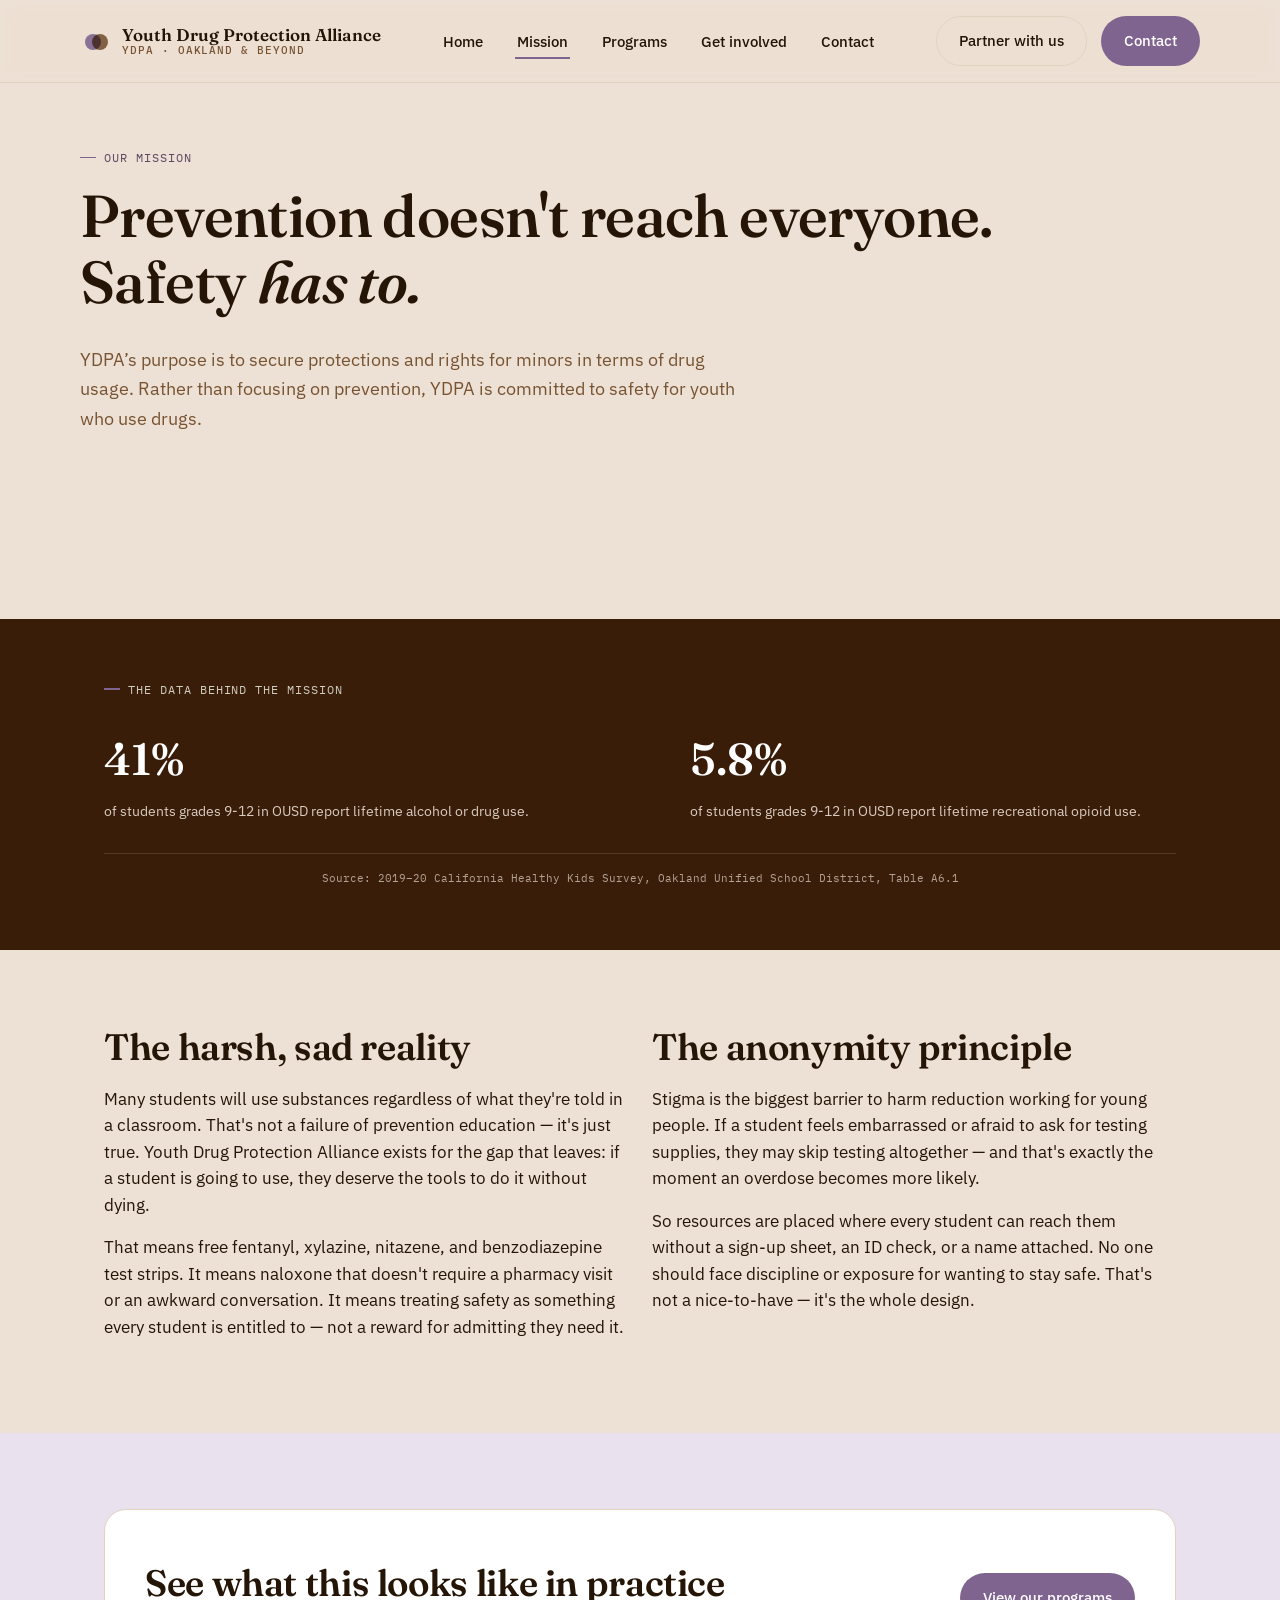
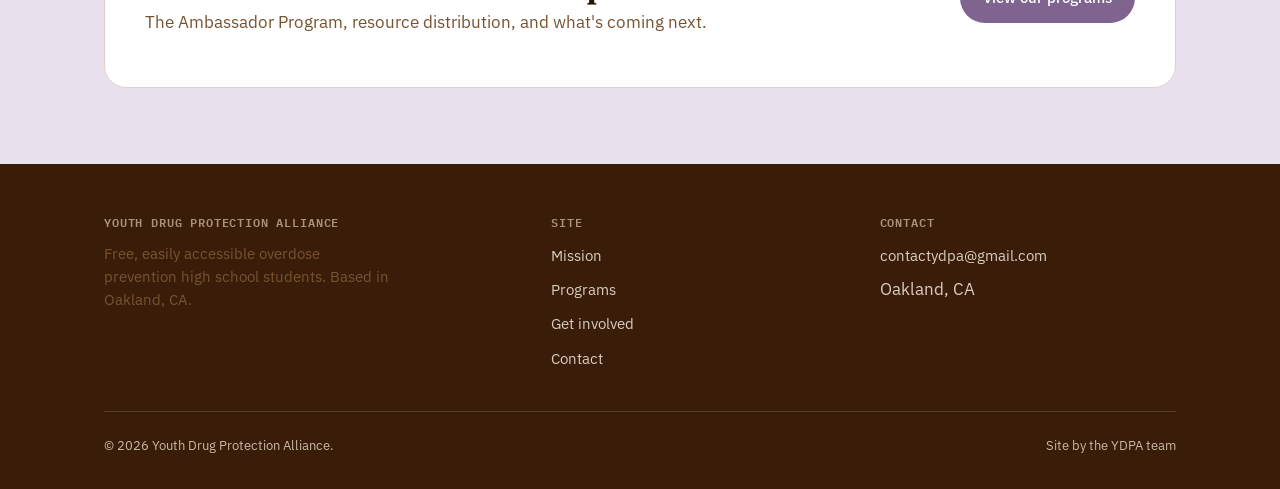
==== about.html @ 3ab993e0 "Update about.html" ====
<!DOCTYPE html>
<html lang="en">
<head>
<meta charset="UTF-8">
<meta name="viewport" content="width=device-width, initial-scale=1.0">
<title>Our Mission — Youth Drug Protection Alliance</title>
<meta name="description" content="Why Youth Drug Protection Alliance exists: prevention-only programs don't reach every student, so we make sure that if a student does use, they don't die.">
<link rel="icon" href="data:image/svg+xml,%3Csvg xmlns='http://www.w3.org/2000/svg' viewBox='0 0 32 32'%3E%3Crect width='32' height='32' rx='8' fill='%230F6E56'/%3E%3Ccircle cx='13' cy='17' r='7' fill='%23ffffff' opacity='0.9'/%3E%3Ccircle cx='20' cy='17' r='7' fill='%236B2545' opacity='0.85'/%3E%3C/svg%3E">
<link rel="preconnect" href="https://fonts.googleapis.com">
<link href="https://fonts.googleapis.com/css2?family=Fraunces:opsz,wght@9..144,400;9..144,560;9..144,600&family=IBM+Plex+Sans:wght@400;500;600&family=IBM+Plex+Mono:wght@500;600&display=swap" rel="stylesheet">
<link rel="stylesheet" href="css/style.css">
</head>
<body>

<header class="site-header">
  <div class="container nav">
    <a href="index.html" class="brand">
      <svg class="brand-mark" viewBox="0 0 32 32" aria-hidden="true">
        <circle cx="13" cy="17" r="8" fill="var(--fern)" opacity="0.9"/>
        <circle cx="20" cy="17" r="8" fill="var(--berry)" opacity="0.85" style="mix-blend-mode:multiply"/>
      </svg>
      <span class="brand-name">Youth Drug Protection Alliance<small>YDPA · Oakland &amp; Beyond </small></span>
    </a>
    <button class="nav-toggle" aria-label="Toggle menu" aria-expanded="false">
      <span></span><span></span><span></span>
    </button>
    <ul class="nav-links">
      <li><a href="index.html">Home</a></li>
      <li><a href="about.html" aria-current="page">Mission</a></li>
      <li><a href="programs.html">Programs</a></li>
      <li><a href="partners.html">Get involved</a></li>
      <li><a href="contact.html">Contact</a></li>
    </ul>
    <div class="nav-cta">
      <a href="partners.html" class="btn btn-ghost">Partner with us</a>
      <a href="contact.html" class="btn btn-primary">Contact</a>
    </div>
  </div>
</header>

<main>

  <section class="page-header container">
    <div class="eyebrow">Our mission</div>
    <h1>Prevention doesn't reach everyone. <br/> Safety <i>has to.</i> </h1>
    <p class="lede">YDPA’s purpose is to secure protections and rights for minors in terms of drug usage. Rather than focusing on prevention, YDPA is committed to safety for youth who use drugs.<br/> <br/> <br/> <br/> <br/> <br/> </p>
  </section>

  <section class="stat-band">
    <div class="container">
      <div class="eyebrow" style="color:#CFCDC0;">The data behind the mission</div>
      <div class="stat-grid" style="margin-top:10px;">
        <div class="stat-item reveal">
          <p class="big-stat">41%</p>
          <p>of students grades 9-12 in OUSD report lifetime alcohol or drug use.</p>
        </div>
        <div class="stat-item reveal">
          <p class="big-stat">5.8%</p>
          <p>of students grades 9-12 in OUSD report lifetime recreational opioid use.</p>
        </div>
      </div>
      <p class="source">Source: 2019&ndash;20 California Healthy Kids Survey, Oakland Unified School District, Table A6.1</p>
    </div>
  </section>

  
  <section class="section">
    <div class="container">
      <div class="grid-2">
        <div class="reveal">
          <h2>The harsh, sad reality</h2>
          <p>Many students will use substances regardless of what they're told in a classroom. That's not a failure of prevention education &mdash; it's just true. Youth Drug Protection Alliance exists for the gap that leaves: if a student is going to use, they deserve the tools to do it without dying.</p>
          <p>That means free fentanyl, xylazine, nitazene, and benzodiazepine test strips. It means naloxone that doesn't require a pharmacy visit or an awkward conversation. It means treating safety as something every student is entitled to &mdash; not a reward for admitting they need it.</p>
        </div>
        <div class="reveal">
          <h2>The anonymity principle</h2>
          <p>Stigma is the biggest barrier to harm reduction working for young people. If a student feels embarrassed or afraid to ask for testing supplies, they may skip testing altogether &mdash; and that's exactly the moment an overdose becomes more likely.</p>
          <p>So resources are placed where every student can reach them without a sign-up sheet, an ID check, or a name attached. No one should face discipline or exposure for wanting to stay safe. That's not a nice-to-have &mdash; it's the whole design.</p>
        </div>
      </div>
    </div>
  </section>


  <section class="section tint">
    <div class="container">
      <div class="cta-band" style="background:var(--card); border:1px solid var(--line);">
        <div>
          <h2 style="color:var(--ink);">See what this looks like in practice</h2>
          <p style="color:var(--sub);">The Ambassador Program, resource distribution, and what's coming next.</p>
        </div>
        <a href="programs.html" class="btn btn-primary">View our programs</a>
      </div>
    </div>
  </section>

</main>

<footer class="site-footer">
  <div class="container">
    <div class="footer-grid">
      <div>
        <h4>Youth Drug Protection Alliance</h4>
        <p style="color:var(--sub); font-size:14.5px; max-width:32ch;">Free, easily accessible overdose prevention high school students. Based in Oakland, CA.</p>
      </div>
      <div>
        <h4>Site</h4>
        <ul>
          <li><a href="about.html">Mission</a></li>
          <li><a href="programs.html">Programs</a></li>
          <li><a href="partners.html">Get involved</a></li>
          <li><a href="contact.html">Contact</a></li>
        </ul>
      </div>
      <div>
        <h4>Contact</h4>
        <ul>
          <li><a href="mailto:contactydpa@gmail.com">contactydpa@gmail.com</a></li>
          <li>Oakland, CA</li>
        </ul>
      </div>
    </div>
    <div class="footer-bottom">
      <span>&copy; <span id="year"></span> Youth Drug Protection Alliance.</span>
      <span>Site by the YDPA team</span>
    </div>
  </div>
</footer>

<script>document.getElementById('year').textContent = new Date().getFullYear();</script>
<script src="js/main.js"></script>
</body>
</html>
---- css/style.css ----
/* =========================================================
   Youth Drug Protection Alliance — shared stylesheet
   Tokens: see :root. Display face: Fraunces. Body: IBM Plex
   Sans. Utility/data face: IBM Plex Mono.

   Palette: sand / purple / deep purple (new) / rust / footer brown
   ========================================================= */

:root{
  --ink:#241507;
  --sub:#775332;
  --bg:#EDE0D4;
  --card:#FFFFFF;
  --line:#E1D2C0;

  --fern:#806490;
  --fern-dark:#5B4763;
  --fern-tint:#EAE1EE;

  --berry:#775332;
  --berry-tint:#F1E6DA;

  --footer-bg:#3A1D09;
  --footer-tan:#C9B8A8;
  --footer-label:#A9927E;
  --footer-link:#D9CCC0;

  --radius-sm:8px;
  --radius-md:14px;
  --radius-lg:22px;

  --container:1120px;
  --shadow: 0 1px 2px rgba(36,21,7,0.05), 0 8px 24px rgba(36,21,7,0.08);
}

*, *::before, *::after{ box-sizing:border-box; }
html{ scroll-behavior:smooth; }
@media (prefers-reduced-motion: reduce){
  html{ scroll-behavior:auto; }
  *, *::before, *::after{ animation-duration:0.01ms !important; animation-iteration-count:1 !important; transition-duration:0.01ms !important; }
}

body{
  margin:0;
  background:var(--bg);
  color:var(--ink);
  font-family:'IBM Plex Sans', system-ui, -apple-system, sans-serif;
  font-size:16.5px;
  line-height:1.6;
  -webkit-font-smoothing:antialiased;
}

img{ max-width:100%; display:block; }
a{ color:inherit; }

h1,h2,h3,h4{
  font-family:'Fraunces', Georgia, serif;
  font-weight:600;
  line-height:1.12;
  margin:0 0 0.5em;
  letter-spacing:-0.01em;
  color:var(--ink);
}
h1{ font-size:clamp(2.4rem, 5vw, 3.7rem); font-weight:560; }
h2{ font-size:clamp(1.7rem, 3vw, 2.3rem); }
h3{ font-size:1.28rem; font-weight:600; }
p{ margin:0 0 1em; color:var(--ink); }
p.lede{ font-size:1.15rem; color:var(--sub); }

.eyebrow{
  font-family:'IBM Plex Mono', monospace;
  font-size:12px;
  letter-spacing:0.08em;
  text-transform:uppercase;
  color:var(--fern-dark);
  display:inline-flex;
  align-items:center;
  gap:8px;
  margin-bottom:14px;
}
.eyebrow::before{
  content:"";
  width:16px; height:1.5px;
  background:var(--fern);
  display:inline-block;
}
.eyebrow.berry{ color:var(--berry); }
.eyebrow.berry::before{ background:var(--berry); }

.container{ max-width:var(--container); margin:0 auto; padding:0 24px; }
.section{ padding:76px 0; }
.section.tight{ padding:48px 0; }
.section.tint{ background:var(--fern-tint); }
.section.ink{ background:var(--footer-bg); color:#F4F1E8; }
.section.ink h2, .section.ink h3{ color:#F4F1E8; }
.section.ink p{ color:#CFC3B8; }

/* ---------- Buttons ---------- */
.btn{
  display:inline-flex;
  align-items:center;
  gap:8px;
  padding:12px 22px;
  border-radius:100px;
  font-family:'IBM Plex Sans', sans-serif;
  font-weight:500;
  font-size:15px;
  text-decoration:none;
  border:1.5px solid transparent;
  cursor:pointer;
  transition:transform 0.15s ease, box-shadow 0.15s ease, background 0.15s ease, color 0.15s ease;
}
.btn:hover{ transform:translateY(-1px); }
.btn:focus-visible{ outline:2.5px solid var(--fern); outline-offset:3px; }
.btn-primary{ background:var(--fern); color:#fff; }
.btn-primary:hover{ background:var(--fern-dark); }
.btn-ghost{ background:transparent; color:var(--ink); border-color:var(--line); }
.btn-ghost:hover{ border-color:var(--ink); }
.btn-on-dark{ background:#F4F1E8; color:var(--ink); }
.btn-on-dark:hover{ background:#fff; }

/* ---------- Header / Nav ---------- */
.site-header{
  position:sticky; top:0; z-index:50;
  background:rgba(237,224,212,0.92);
  backdrop-filter:saturate(140%) blur(8px);
  border-bottom:1px solid var(--line);
}
.nav{
  display:flex; align-items:center; justify-content:space-between;
  padding:16px 0;
}
.brand{
  display:flex; align-items:center; gap:10px;
  text-decoration:none; color:var(--ink);
}
.brand-mark{ width:32px; height:32px; flex:0 0 auto; }
.brand-name{
  font-family:'Fraunces', serif; font-weight:600; font-size:17px; line-height:1.05;
}
.brand-name small{
  display:block; font-family:'IBM Plex Mono', monospace; font-weight:500;
  font-size:10.5px; letter-spacing:0.09em; color:var(--sub); text-transform:uppercase; margin-top:2px;
}
.nav-links{ display:flex; align-items:center; gap:30px; list-style:none; margin:0; padding:0; }
.nav-links a{
  text-decoration:none; font-size:15px; font-weight:500; color:var(--ink);
  padding:6px 2px; border-bottom:2px solid transparent;
}
.nav-links a:hover, .nav-links a[aria-current="page"]{ border-bottom-color:var(--fern); }
.nav-cta{ display:flex; align-items:center; gap:14px; }
.nav-toggle{
  display:none; background:none; border:1.5px solid var(--line); border-radius:8px;
  width:40px; height:40px; cursor:pointer; padding:0;
}
.nav-toggle span{ display:block; width:18px; height:1.5px; background:var(--ink); margin:4px auto; transition:transform .2s ease, opacity .2s ease; }

@media (max-width: 860px){
  .nav-links{
    position:absolute; top:100%; left:0; right:0;
    background:var(--bg); border-bottom:1px solid var(--line);
    flex-direction:column; align-items:flex-start; gap:0; padding:8px 24px 18px;
    display:none;
  }
  .nav-links.open{ display:flex; }
  .nav-links li{ width:100%; }
  .nav-links a{ display:block; padding:12px 0; border-bottom:1px solid var(--line); }
  .nav-toggle{ display:block; }
  .nav-cta .btn-ghost{ display:none; }
}

/* ---------- Hero ---------- */
.hero{ padding:64px 0 40px; }
.hero-grid{
  display:grid; grid-template-columns:1.15fr 0.85fr; gap:56px; align-items:start;
}
.hero-copy p.lede{ max-width:46ch; }
.hero-actions{ display:flex; gap:14px; margin-top:30px; flex-wrap:wrap; }

/* Signature element: the index card */
.index-card{
  background:var(--card);
  border:1.5px solid var(--ink);
  border-radius:var(--radius-md);
  padding:26px 26px 24px;
  box-shadow:var(--shadow);
  transform:rotate(-2.6deg);
  margin-top:18px;
  max-width:360px;
}
.index-card .eyebrow{ margin-bottom:10px; }
.index-card .big-stat{
  font-family:'Fraunces', serif; font-weight:560; font-size:3.6rem; line-height:1;
  color:var(--berry); margin:0 0 8px;
}
.index-card p{ font-size:14.5px; color:var(--sub); margin:0 0 6px; }
.index-card .source{
  font-family:'IBM Plex Mono', monospace; font-size:11px; color:var(--sub);
  border-top:1px dashed var(--line); margin-top:14px; padding-top:10px;
}
@media (max-width:860px){
  .hero-grid{ grid-template-columns:1fr; }
  .index-card{ transform:rotate(0); max-width:420px; }
}

/* ---------- Stat band ---------- */
.stat-band{
  background:var(--footer-bg); color:#F4F1E8;
  padding:52px 0;
}
.stat-grid{
  display:grid; grid-template-columns:repeat(2, 1fr); gap:100px;
}
.stat-grid.two-col{
  grid-template-columns:repeat(1, 1fr); max-width:620px; margin:0 auto; gap:64px;
}
.stat-item .big-stat{
  font-family:'Fraunces', serif; font-size:2.8rem; font-weight:560; color:#fff; margin:0 0 6px;
}
.stat-item p{ color:#D8CCC0; font-size:14px; margin:0; }
.stat-band .source{
  font-family:'IBM Plex Mono', monospace; font-size:11px; color:#B3A395;
  margin-top:30px; padding-top:16px; border-top:1px solid rgba(255,255,255,0.12);
  text-align:center;
}
@media (max-width:760px){ .stat-grid, .stat-grid.two-col{ grid-template-columns:1fr; gap:28px; } }

/* ---------- Cards / grids ---------- */
.grid-3{ display:grid; grid-template-columns:repeat(3, 1fr); gap:24px; }
.grid-2{ display:grid; grid-template-columns:repeat(2, 1fr); gap:24px; }
@media (max-width:860px){ .grid-3, .grid-2{ grid-template-columns:1fr; } }

.card{
  background:var(--card); border:1px solid var(--line); border-radius:var(--radius-md);
  padding:28px; transition:transform .18s ease, box-shadow .18s ease;
}
.card:hover{ transform:translateY(-3px); box-shadow:var(--shadow); }
.tag{
  display:inline-block; font-family:'IBM Plex Mono', monospace; font-size:10.5px;
  letter-spacing:0.06em; text-transform:uppercase; color:var(--fern-dark);
  background:var(--fern-tint); border-radius:100px; padding:4px 10px; margin-bottom:14px;
}
.tag.dev{ color:var(--berry); background:var(--berry-tint); }
.card ul{ padding-left:20px; margin:0; color:var(--sub); }
.card li{ margin-bottom:6px; }

/* ---------- Reveal (kept as a hook, not used to hide content) ---------- */
.reveal{ opacity:1; }

/* ---------- CTA band ---------- */
.cta-band{
  background:var(--fern); color:#fff; border-radius:var(--radius-lg);
  padding:52px 40px; display:flex; align-items:center; justify-content:space-between; gap:24px; flex-wrap:wrap;
}
.cta-band h2{ color:#fff; margin-bottom:6px; }
.cta-band p{ color:#EAE0EE; margin:0; }

/* ---------- Footer ---------- */
.site-footer{ background:var(--footer-bg); padding:52px 0 32px; }
.footer-grid{ display:grid; grid-template-columns:1.4fr 1fr 1fr; gap:32px; margin-bottom:32px; }
.footer-grid h4{ font-family:'IBM Plex Mono', monospace; font-size:12px; letter-spacing:0.07em; text-transform:uppercase; color:var(--footer-label); margin-bottom:12px; }
.footer-grid ul{ list-style:none; margin:0; padding:0; color:var(--footer-link); }
.footer-grid li{ margin-bottom:8px; }
.footer-grid a{ text-decoration:none; color:var(--footer-link); font-size:14.5px; }
.footer-grid a:hover{ color:#fff; }
.footer-bottom{
  display:flex; justify-content:space-between; align-items:center; flex-wrap:wrap; gap:10px;
  padding-top:24px; border-top:1px solid rgba(255,255,255,0.14);
  font-size:13px; color:var(--footer-tan);
}
@media (max-width:760px){ .footer-grid{ grid-template-columns:1fr; } }

/* ---------- Page header (non-home pages) ---------- */
.page-header{ padding:56px 0 20px; }
.page-header .eyebrow{ margin-bottom:16px; }
.page-header p.lede{ max-width:60ch; }

/* ---------- Misc ---------- */
.divider{ height:1px; background:var(--line); border:none; margin:0; }
.status-pill{
  display:inline-flex; align-items:center; gap:8px;
  font-family:'IBM Plex Mono', monospace; font-size:12px; color:var(--fern-dark);
  background:var(--fern-tint); border-radius:100px; padding:6px 14px; margin-bottom:20px;
}
.status-pill .dot{ width:7px; height:7px; border-radius:50%; background:var(--fern); }

.founder-note{
  display:grid; grid-template-columns:auto 1fr; gap:22px; align-items:flex-start;
  background:var(--card); border:1px solid var(--line); border-radius:var(--radius-md); padding:28px;
}
.founder-note .avatar{
  width:56px; height:56px; border-radius:50%; background:var(--berry-tint);
  display:flex; align-items:center; justify-content:center;
  font-family:'Fraunces', serif; font-weight:600; color:var(--berry); font-size:20px;
}
@media (max-width:560px){ .founder-note{ grid-template-columns:1fr; } }

.contact-grid{ display:grid; grid-template-columns:1fr 1fr; gap:48px; align-items:start; }
@media (max-width:860px){ .contact-grid{ grid-template-columns:1fr; } }
.contact-line{ display:flex; align-items:baseline; gap:12px; padding:16px 0; border-bottom:1px solid var(--line); }
.contact-line .label{ font-family:'IBM Plex Mono', monospace; font-size:12px; color:var(--sub); width:110px; flex:0 0 auto; text-transform:uppercase; letter-spacing:0.06em; }
.contact-line a{ text-decoration:none; font-weight:500; }
.contact-line a:hover{ color:var(--fern-dark); }
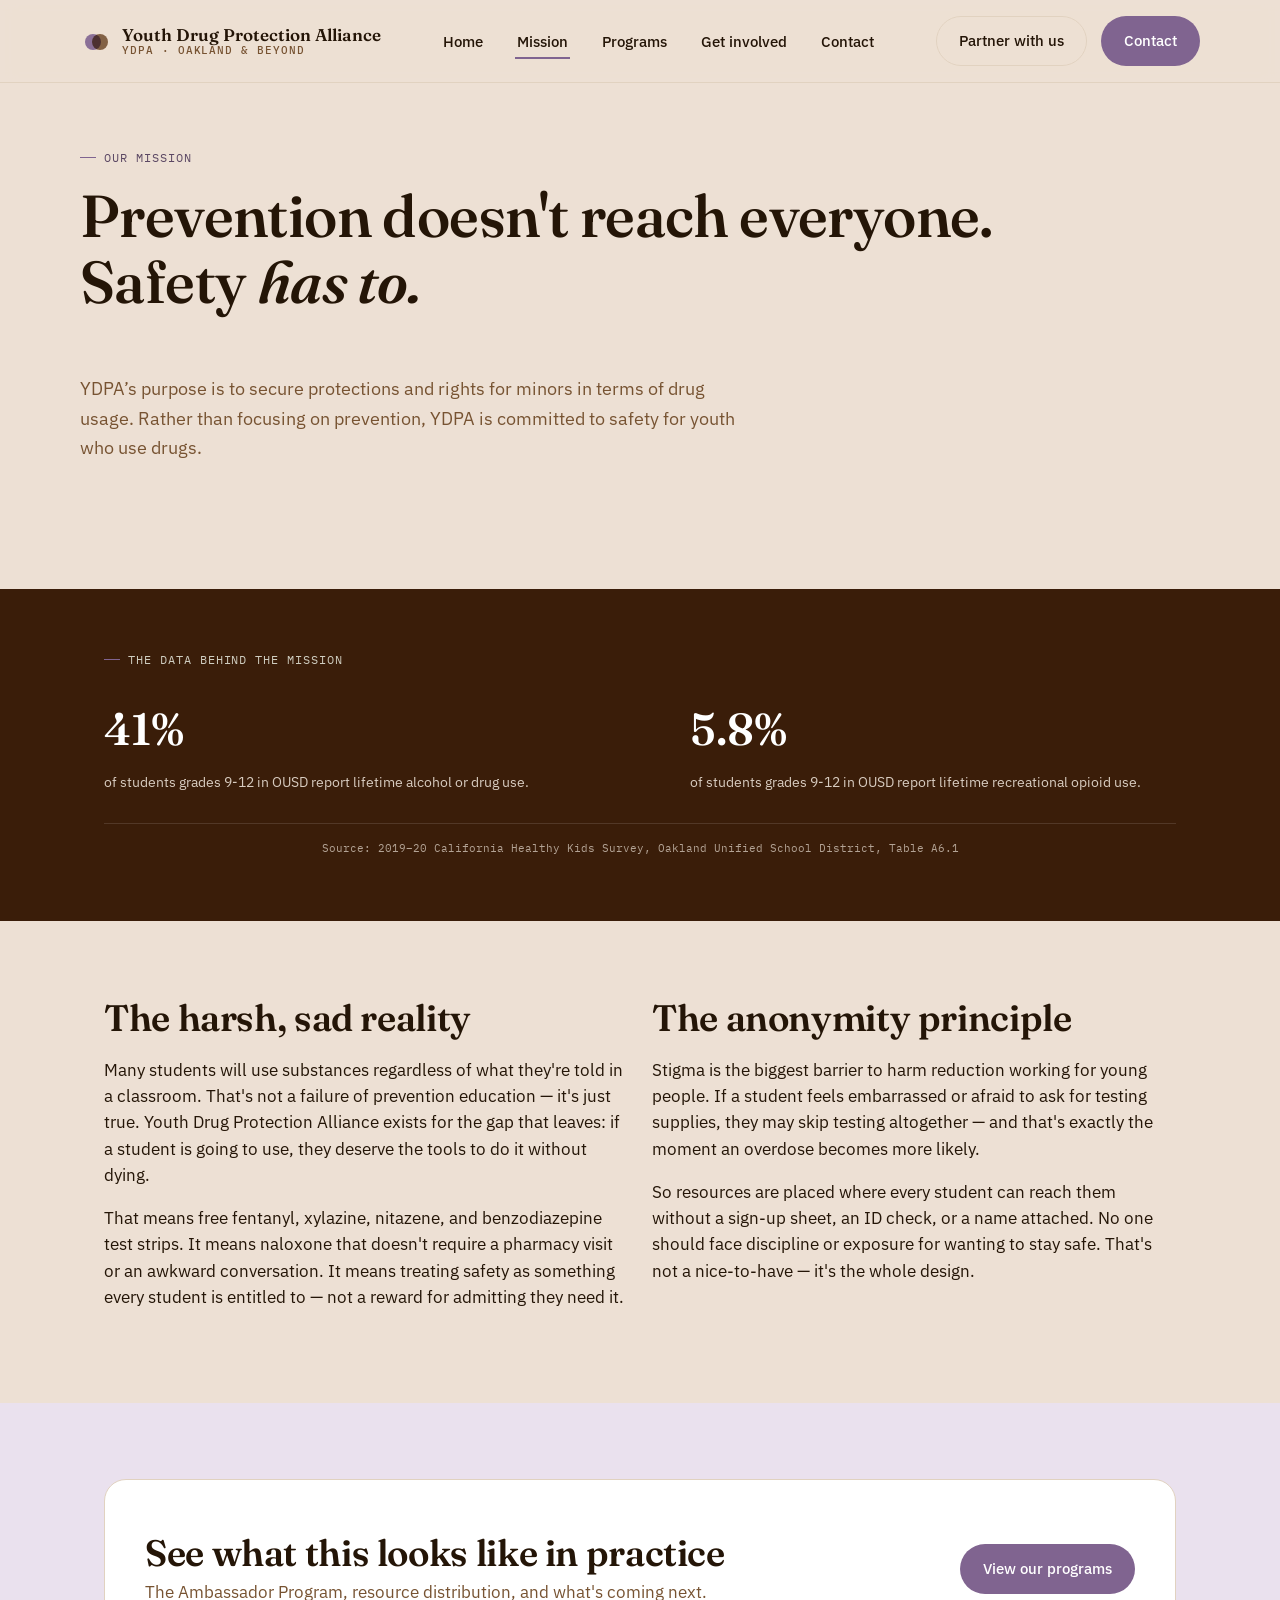
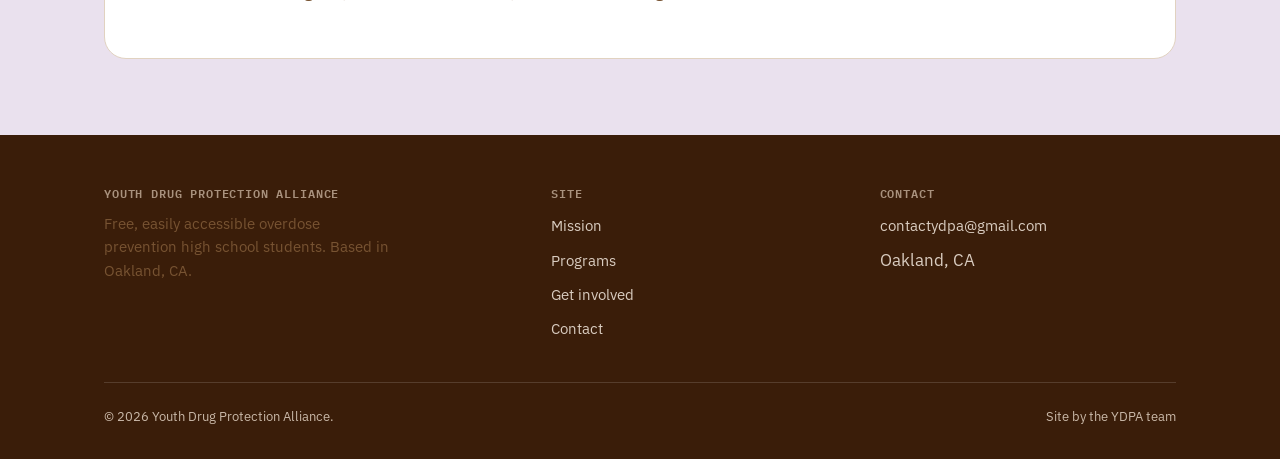
==== commit d91e2347: "Update about.html" ====
--- a/about.html
+++ b/about.html
@@ -43,7 +43,7 @@
   <section class="page-header container">
     <div class="eyebrow">Our mission</div>
     <h1>Prevention doesn't reach everyone. <br/> Safety <i>has to.</i> </h1>
-    <p class="lede">YDPA’s purpose is to secure protections and rights for minors in terms of drug usage. Rather than focusing on prevention, YDPA is committed to safety for youth who use drugs.<br/> <br/> <br/> <br/> <br/> <br/> </p>
+    <p class="lede"> <br/> YDPA’s purpose is to secure protections and rights for minors in terms of drug usage. Rather than focusing on prevention, YDPA is committed to safety for youth who use drugs.<br/> <br/> <br/> <br/> </p>
   </section>
 
   <section class="stat-band">
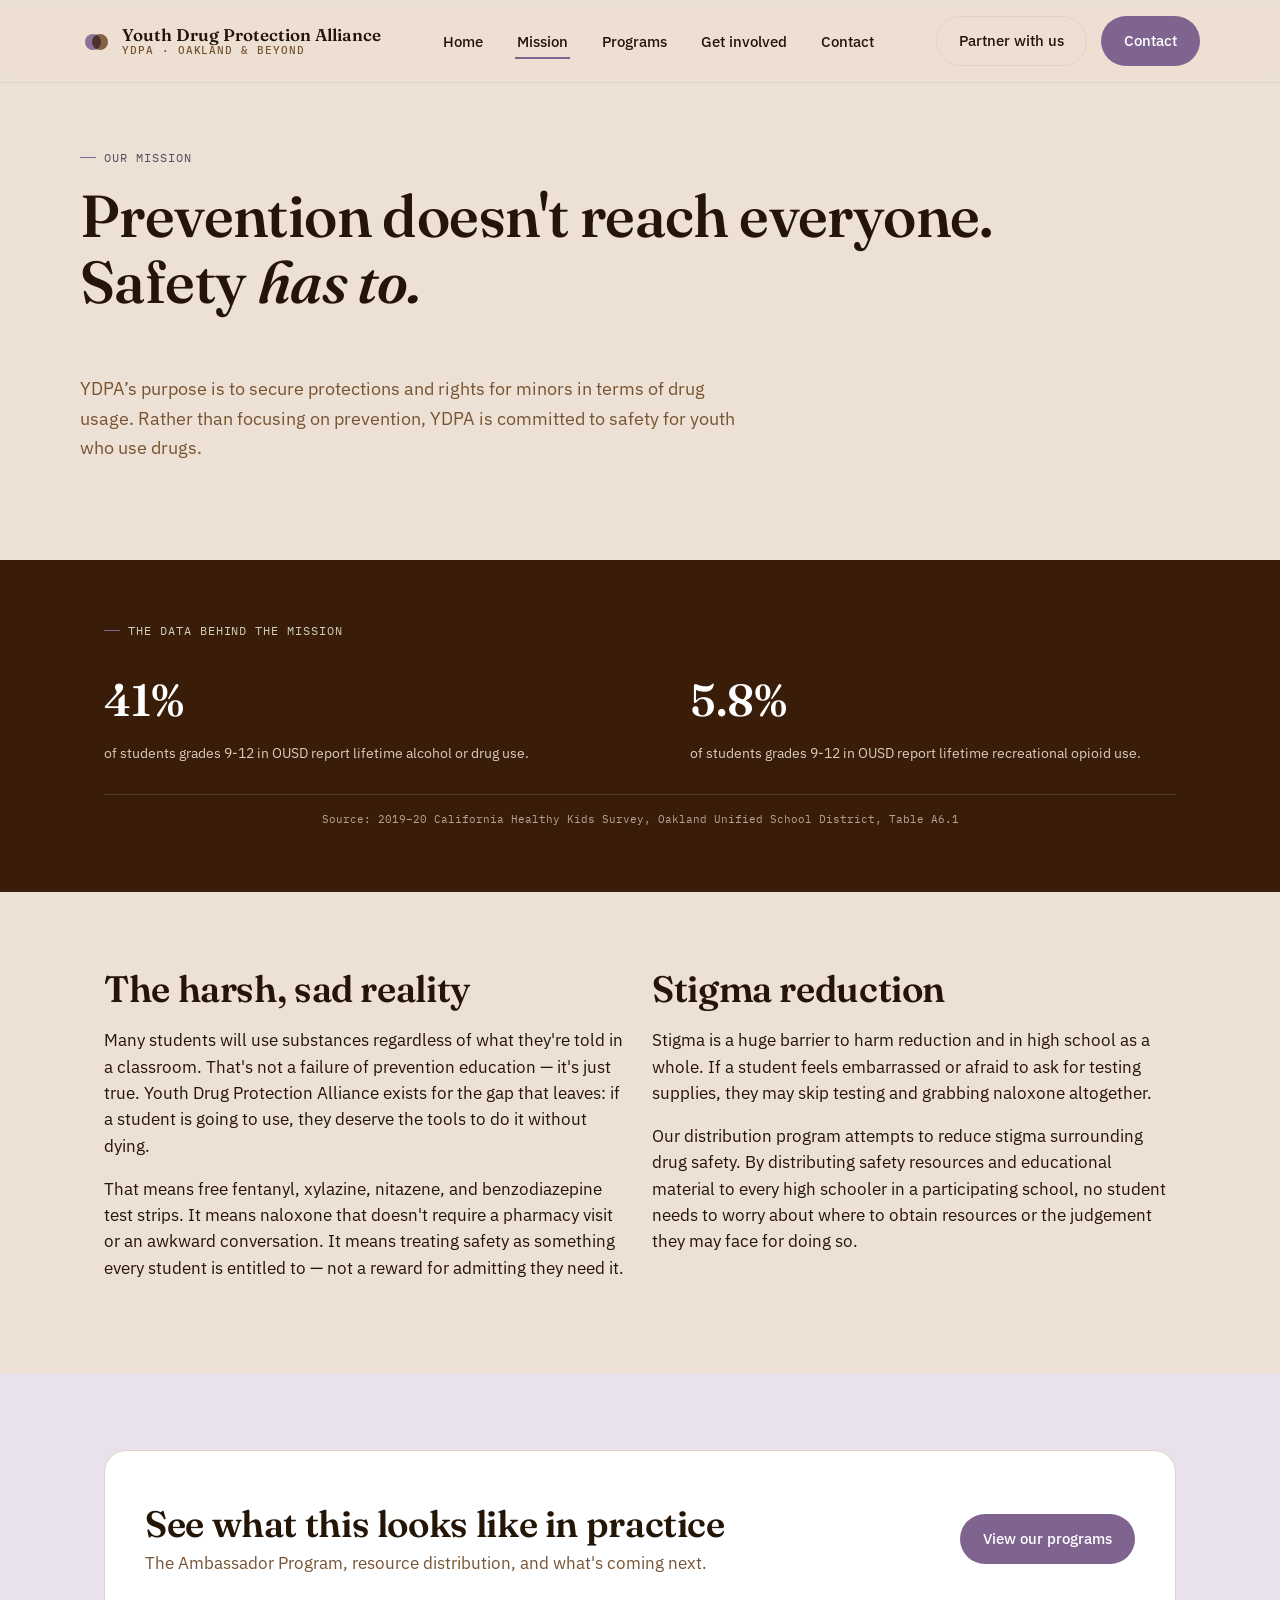
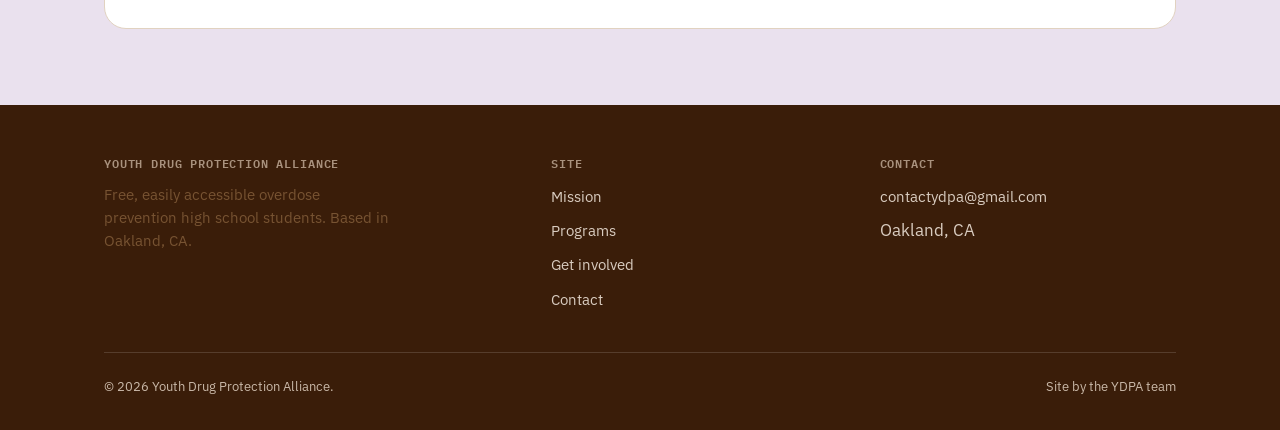
==== commit 44eec64d: "Update about.html" ====
--- a/about.html
+++ b/about.html
@@ -43,7 +43,7 @@
   <section class="page-header container">
     <div class="eyebrow">Our mission</div>
     <h1>Prevention doesn't reach everyone. <br/> Safety <i>has to.</i> </h1>
-    <p class="lede"> <br/> YDPA’s purpose is to secure protections and rights for minors in terms of drug usage. Rather than focusing on prevention, YDPA is committed to safety for youth who use drugs.<br/> <br/> <br/> <br/> </p>
+    <p class="lede"> <br/> YDPA’s purpose is to secure protections and rights for minors in terms of drug usage. Rather than focusing on prevention, YDPA is committed to safety for youth who use drugs.<br/> <br/> <br/> </p>
   </section>
 
   <section class="stat-band">
@@ -73,9 +73,9 @@
           <p>That means free fentanyl, xylazine, nitazene, and benzodiazepine test strips. It means naloxone that doesn't require a pharmacy visit or an awkward conversation. It means treating safety as something every student is entitled to &mdash; not a reward for admitting they need it.</p>
         </div>
         <div class="reveal">
-          <h2>The anonymity principle</h2>
-          <p>Stigma is the biggest barrier to harm reduction working for young people. If a student feels embarrassed or afraid to ask for testing supplies, they may skip testing altogether &mdash; and that's exactly the moment an overdose becomes more likely.</p>
-          <p>So resources are placed where every student can reach them without a sign-up sheet, an ID check, or a name attached. No one should face discipline or exposure for wanting to stay safe. That's not a nice-to-have &mdash; it's the whole design.</p>
+          <h2>Stigma reduction</h2>
+          <p>Stigma is a huge barrier to harm reduction and in high school as a whole. If a student feels embarrassed or afraid to ask for testing supplies, they may skip testing and grabbing naloxone altogether. </p>
+          <p>Our distribution program attempts to reduce stigma surrounding drug safety. By distributing safety resources and educational material to every high schooler in a participating school, no student needs to worry about where to obtain resources or the judgement they may face for doing so.</p>
         </div>
       </div>
     </div>
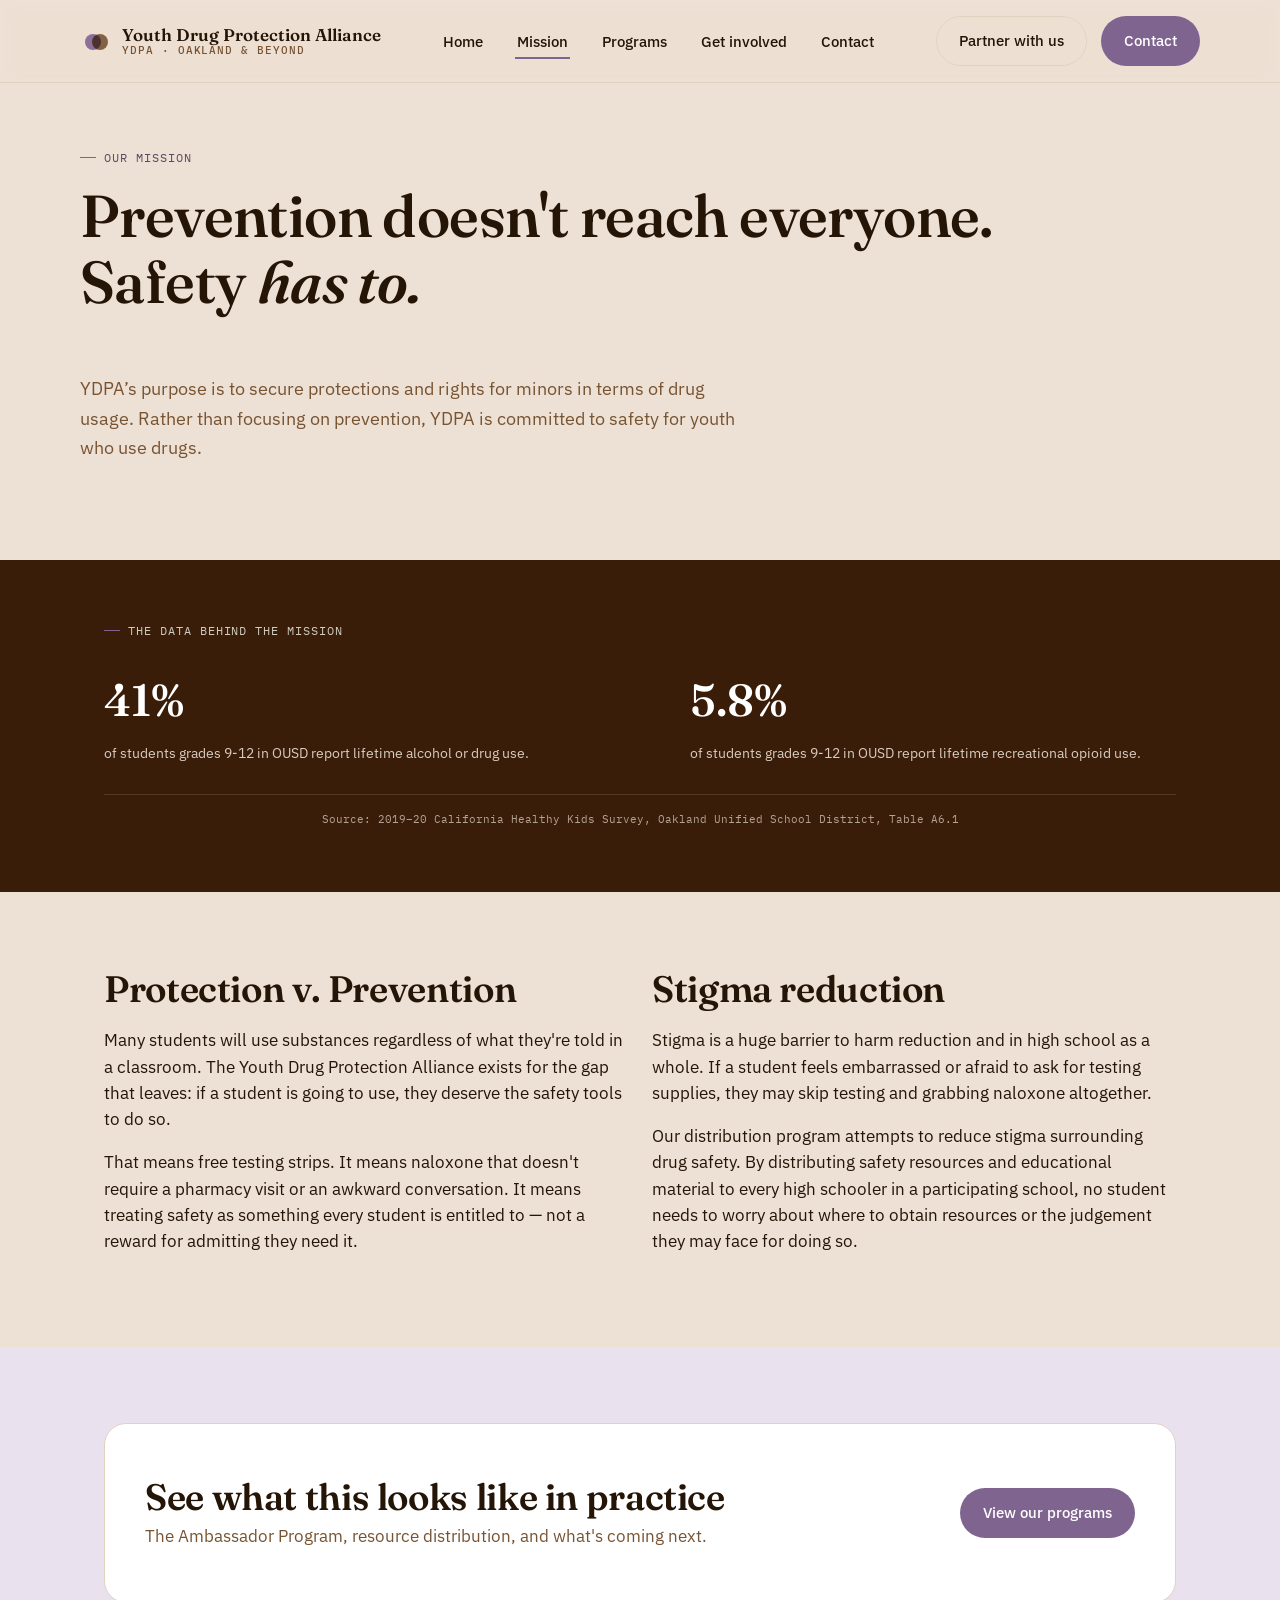
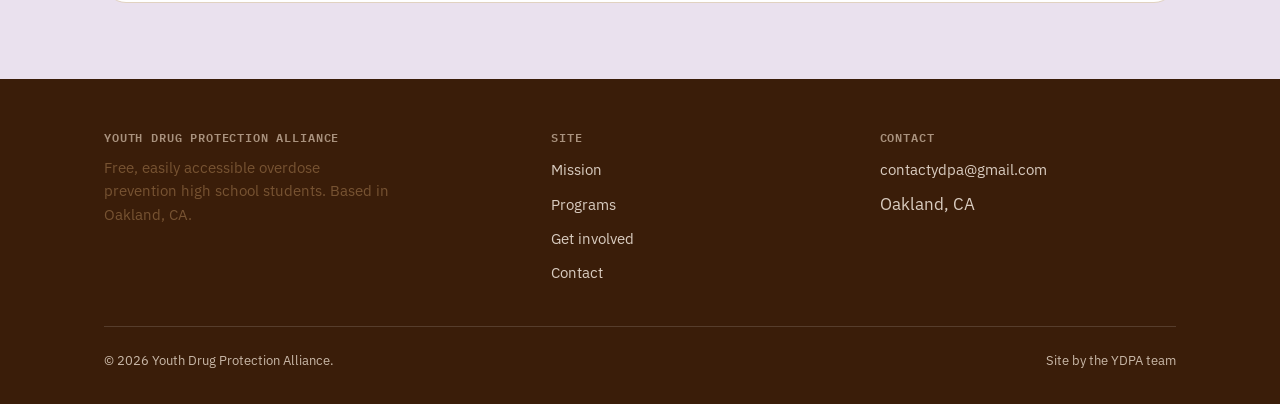
==== commit 4ab7a7e3: "Update about.html" ====
--- a/about.html
+++ b/about.html
@@ -68,9 +68,9 @@
     <div class="container">
       <div class="grid-2">
         <div class="reveal">
-          <h2>The harsh, sad reality</h2>
-          <p>Many students will use substances regardless of what they're told in a classroom. That's not a failure of prevention education &mdash; it's just true. Youth Drug Protection Alliance exists for the gap that leaves: if a student is going to use, they deserve the tools to do it without dying.</p>
-          <p>That means free fentanyl, xylazine, nitazene, and benzodiazepine test strips. It means naloxone that doesn't require a pharmacy visit or an awkward conversation. It means treating safety as something every student is entitled to &mdash; not a reward for admitting they need it.</p>
+          <h2>Protection v. Prevention</h2>
+          <p>Many students will use substances regardless of what they're told in a classroom. The Youth Drug Protection Alliance exists for the gap that leaves: if a student is going to use, they deserve the safety tools to do so.</p>
+          <p>That means free testing strips. It means naloxone that doesn't require a pharmacy visit or an awkward conversation. It means treating safety as something every student is entitled to &mdash; not a reward for admitting they need it.</p>
         </div>
         <div class="reveal">
           <h2>Stigma reduction</h2>
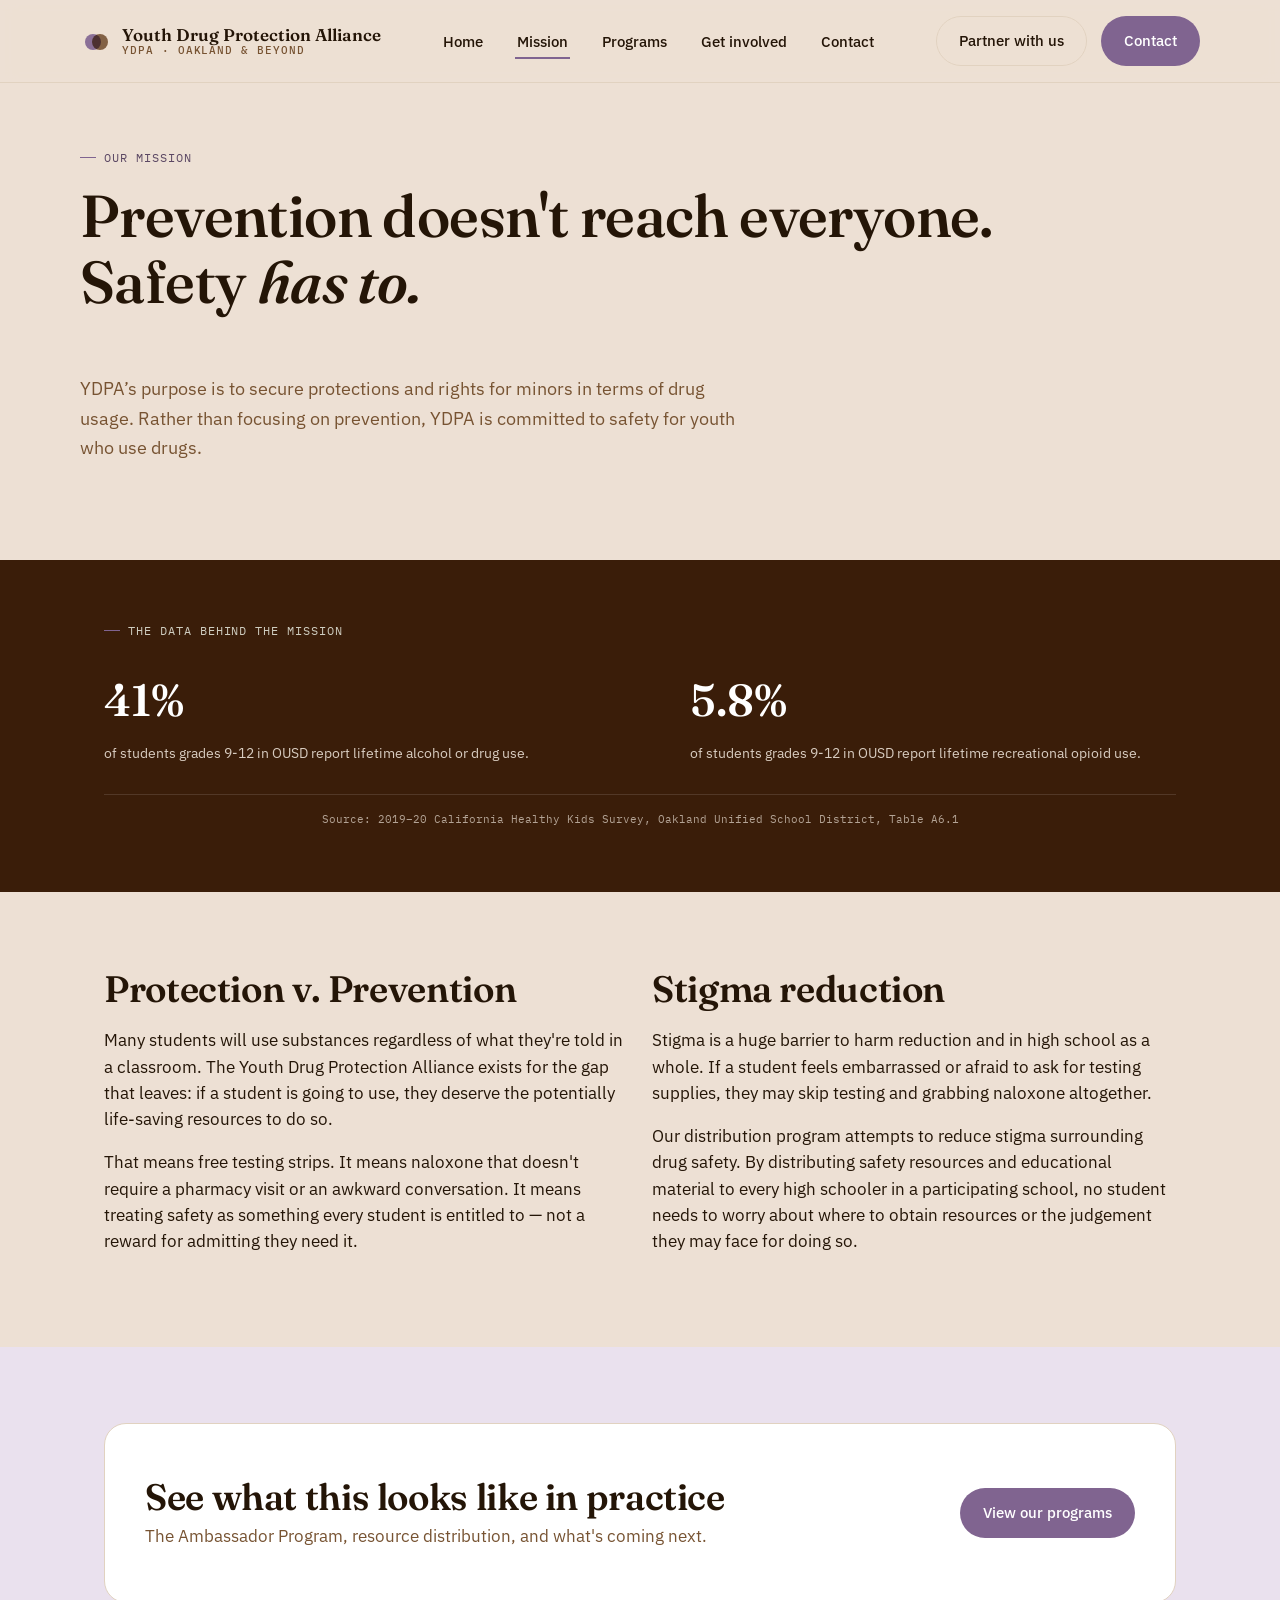
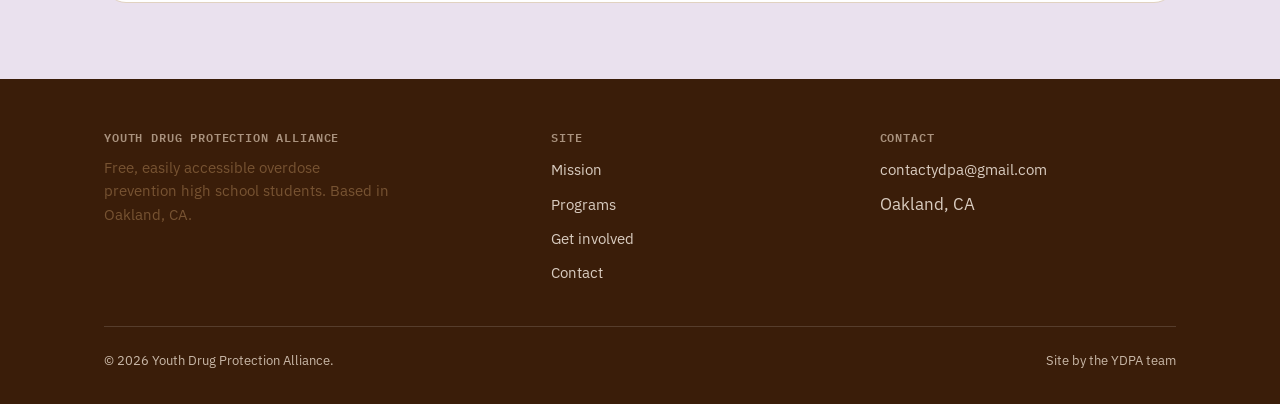
==== commit 6e76cb07: "Update about.html" ====
--- a/about.html
+++ b/about.html
@@ -69,7 +69,7 @@
       <div class="grid-2">
         <div class="reveal">
           <h2>Protection v. Prevention</h2>
-          <p>Many students will use substances regardless of what they're told in a classroom. The Youth Drug Protection Alliance exists for the gap that leaves: if a student is going to use, they deserve the safety tools to do so.</p>
+          <p>Many students will use substances regardless of what they're told in a classroom. The Youth Drug Protection Alliance exists for the gap that leaves: if a student is going to use, they deserve the potentially life-saving resources to do so.</p>
           <p>That means free testing strips. It means naloxone that doesn't require a pharmacy visit or an awkward conversation. It means treating safety as something every student is entitled to &mdash; not a reward for admitting they need it.</p>
         </div>
         <div class="reveal">
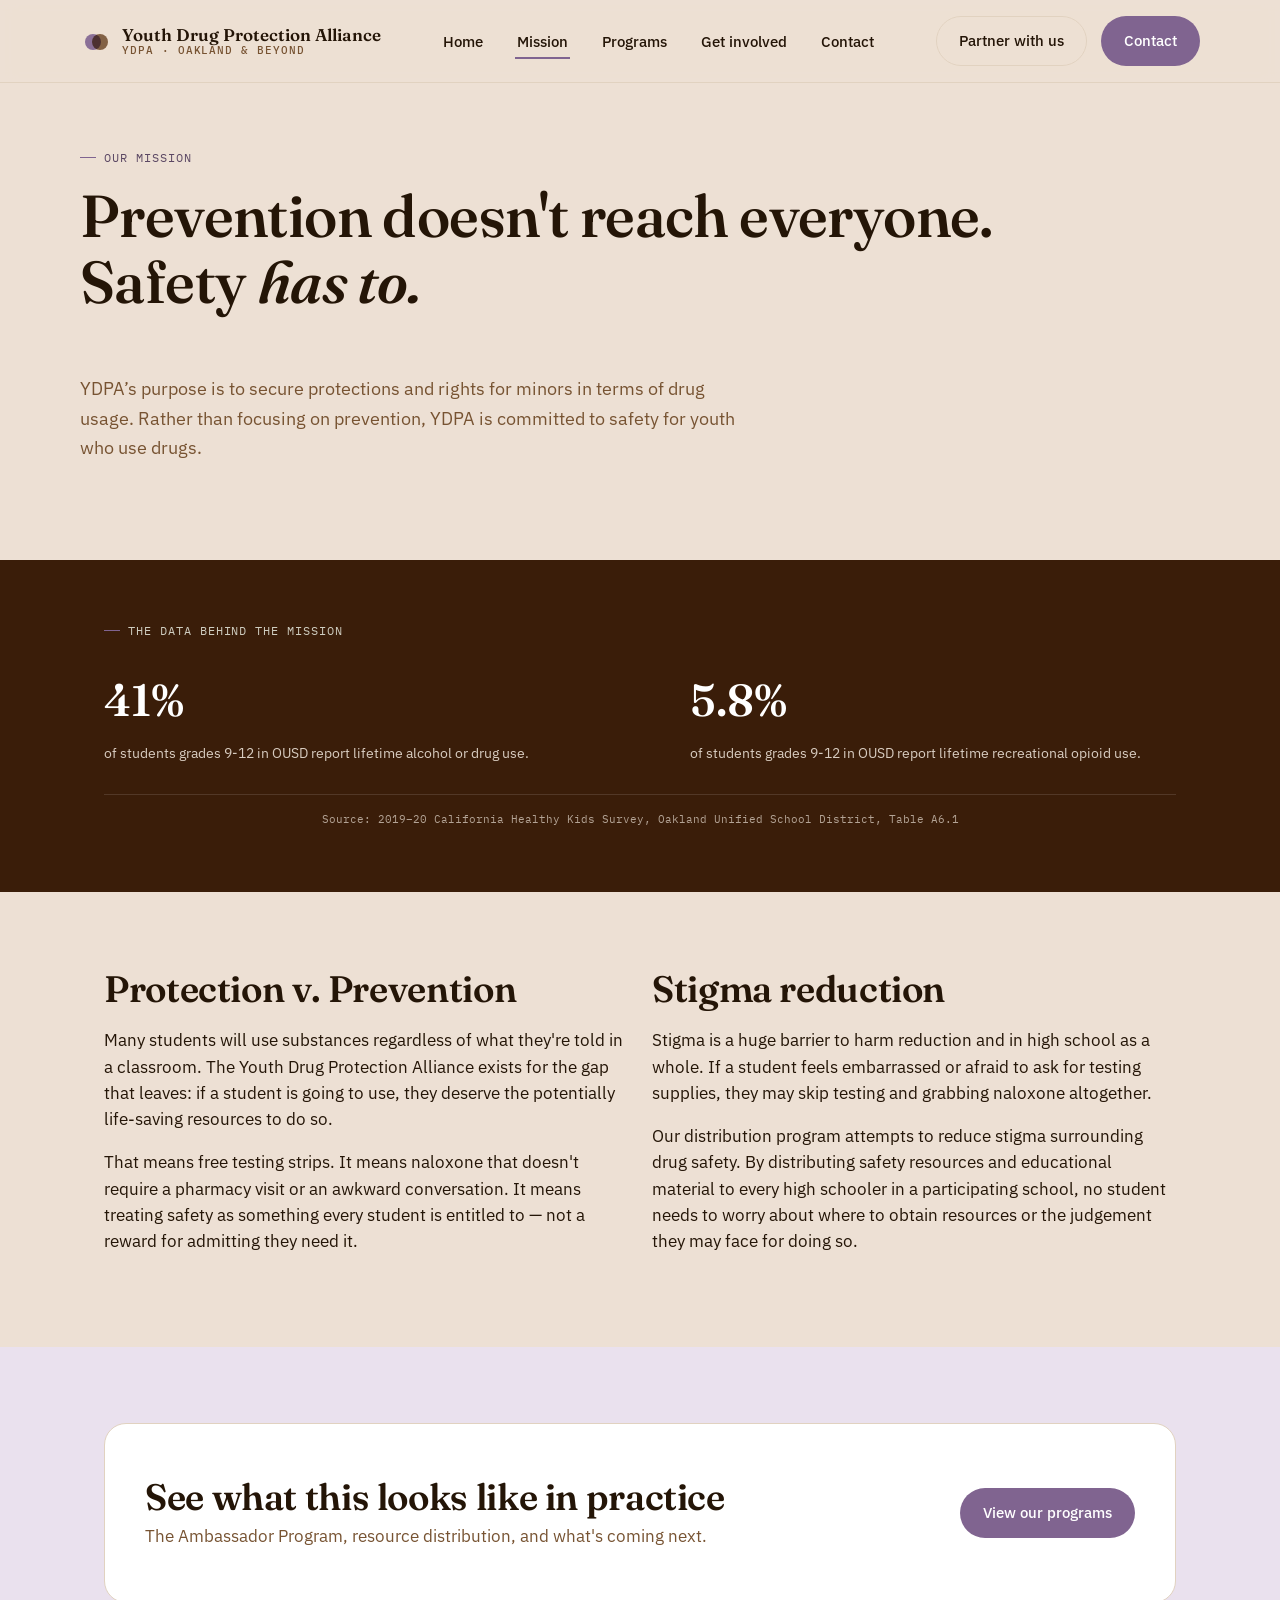
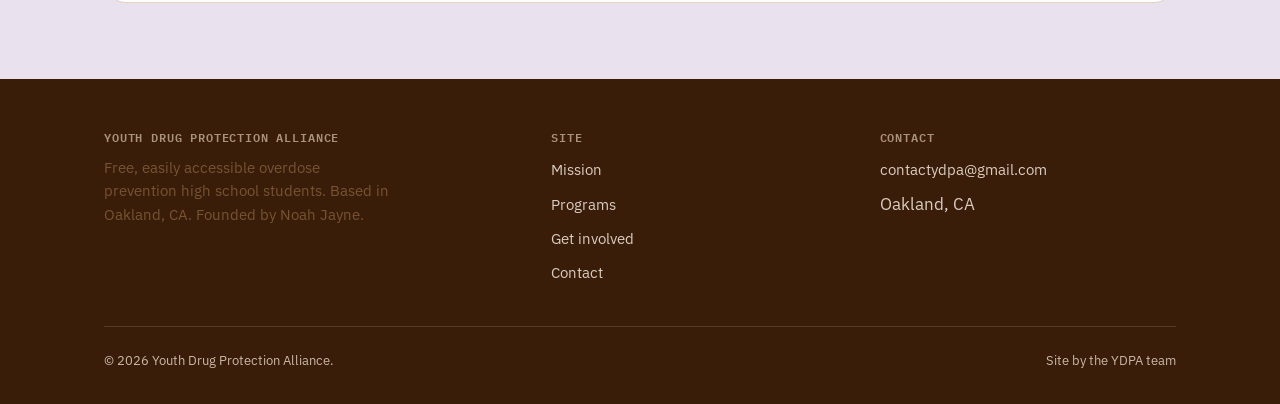
==== commit fb4672db: "Update about.html" ====
--- a/about.html
+++ b/about.html
@@ -101,7 +101,7 @@
     <div class="footer-grid">
       <div>
         <h4>Youth Drug Protection Alliance</h4>
-        <p style="color:var(--sub); font-size:14.5px; max-width:32ch;">Free, easily accessible overdose prevention high school students. Based in Oakland, CA.</p>
+        <p style="color:var(--sub); font-size:14.5px; max-width:32ch;">Free, easily accessible overdose prevention high school students. Based in Oakland, CA. Founded by Noah Jayne.</p>
       </div>
       <div>
         <h4>Site</h4>
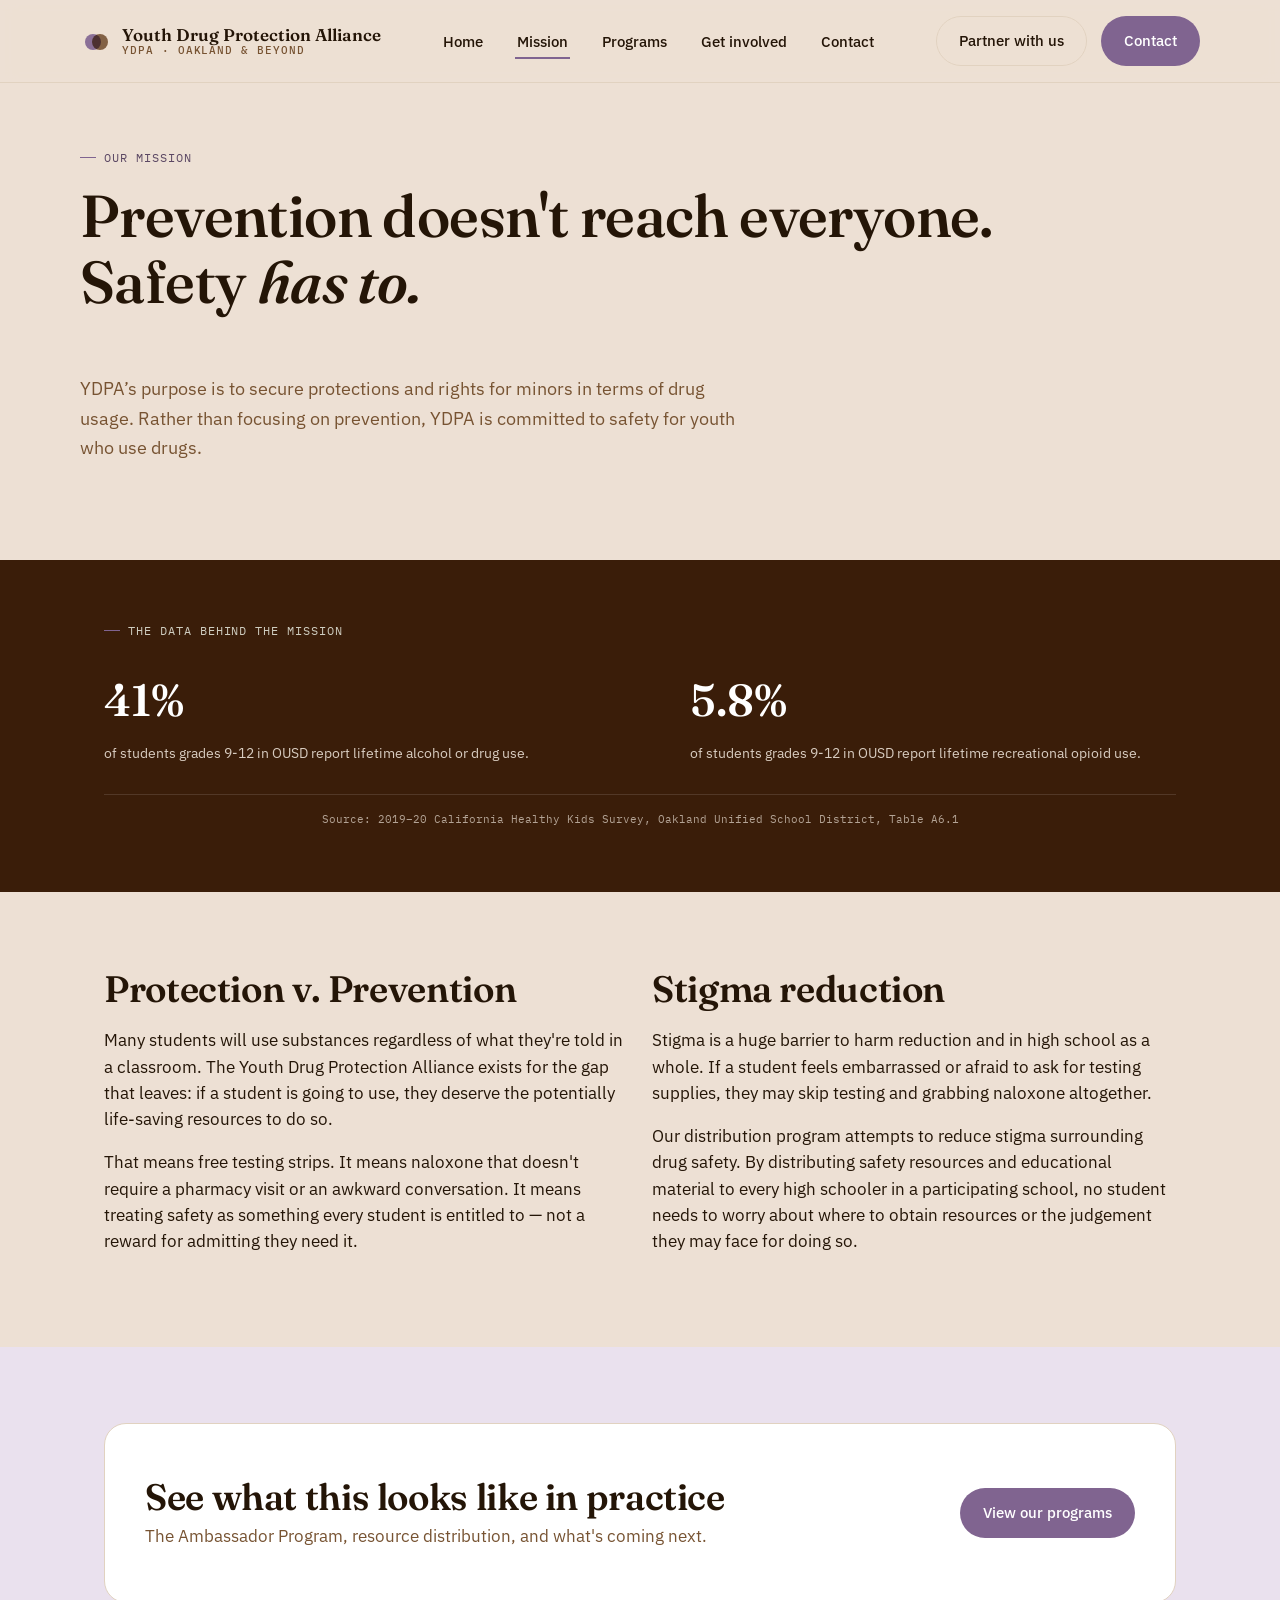
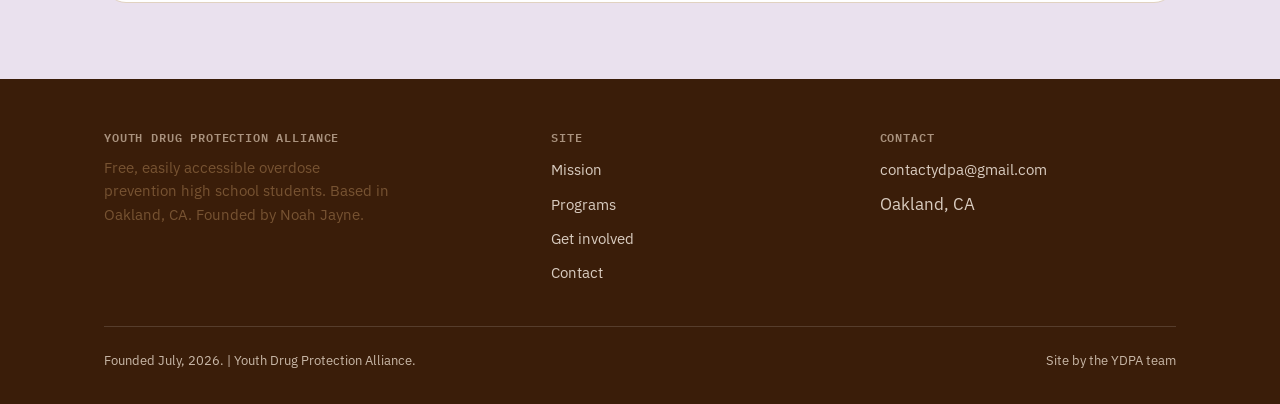
==== commit 72ab1266: "Update about.html" ====
--- a/about.html
+++ b/about.html
@@ -121,7 +121,7 @@
       </div>
     </div>
     <div class="footer-bottom">
-      <span>&copy; <span id="year"></span> Youth Drug Protection Alliance.</span>
+    </span> Founded July, 2026. | Youth Drug Protection Alliance.</span>
       <span>Site by the YDPA team</span>
     </div>
   </div>
